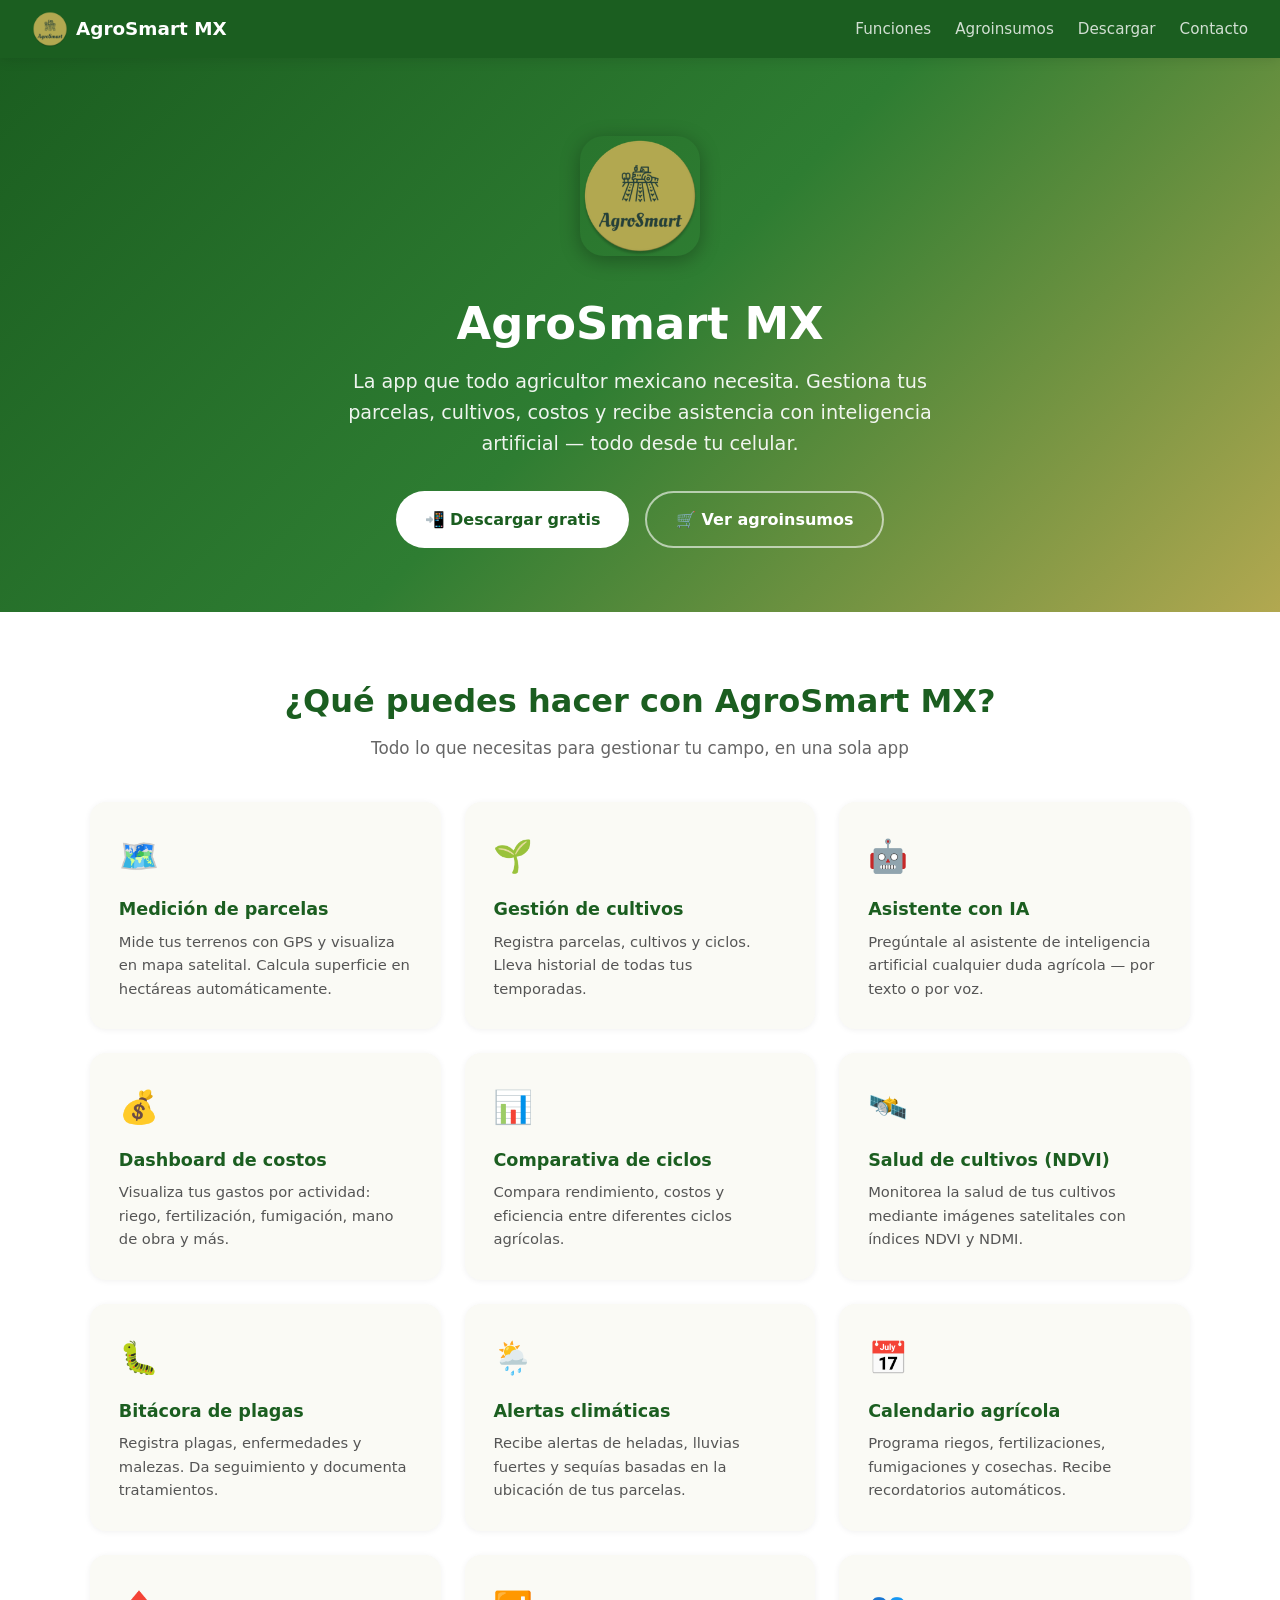
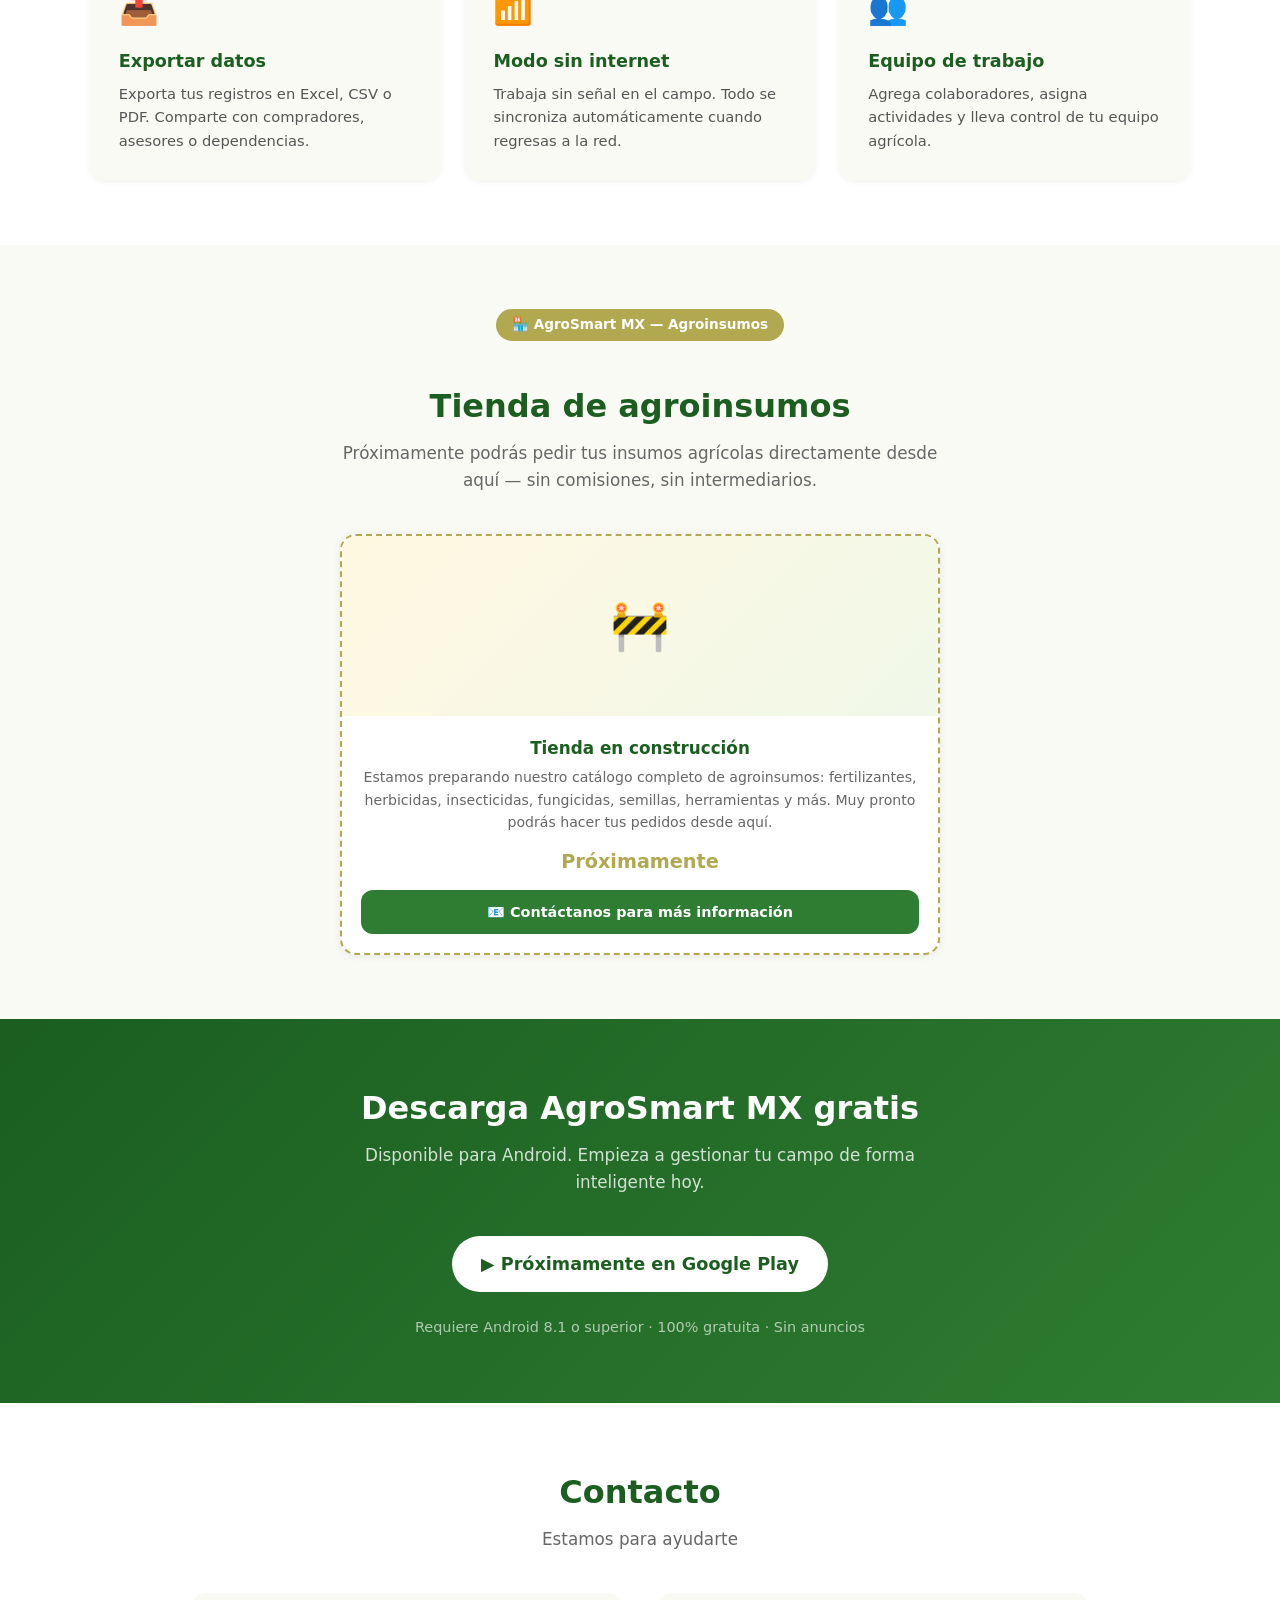
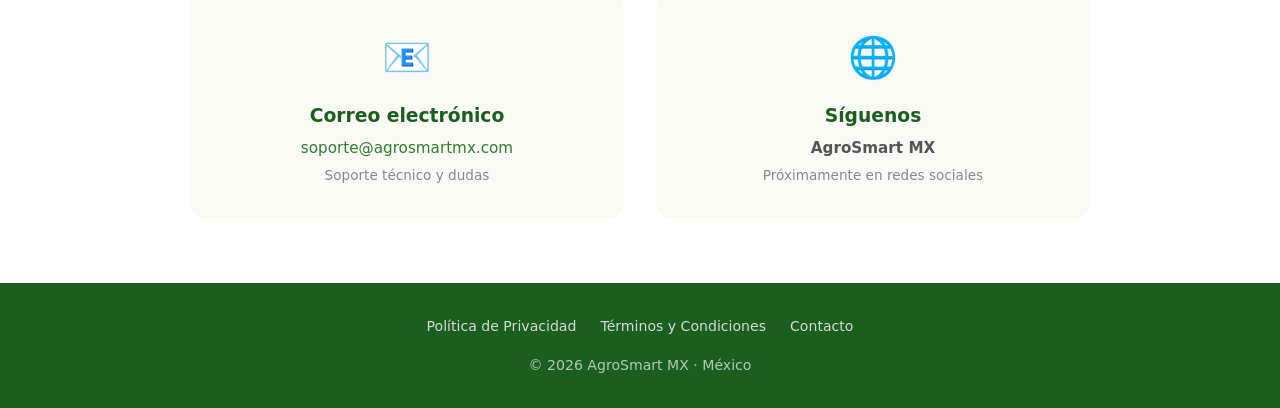
==== docs/index.html @ 7f2c3861 "Add docs site: landing, privacy & terms Add a complete docs/ site for GitHub Pages: new landing page" ====
<!DOCTYPE html>
<html lang="es">
<head>
    <meta charset="UTF-8">
    <meta name="viewport" content="width=device-width, initial-scale=1.0">
    <title>AgroSmart MX — Gestión agrícola inteligente</title>
    <meta name="description" content="Aplicación móvil para agricultores mexicanos. Gestiona parcelas, cultivos, costos y más con inteligencia artificial. Tienda de agroinsumos AgroSmart MX.">
    <meta name="theme-color" content="#2E7D32">
    <link rel="icon" type="image/webp" href="img/icon.webp">
    <!-- Open Graph -->
    <meta property="og:title" content="AgroSmart MX — Gestión agrícola inteligente">
    <meta property="og:description" content="App para agricultores mexicanos. Parcelas, cultivos, costos, IA y más.">
    <meta property="og:image" content="img/icon_round.webp">
    <meta property="og:type" content="website">
    <style>
        /* ===== RESET & BASE ===== */
        *, *::before, *::after { box-sizing: border-box; margin: 0; padding: 0; }
        html { scroll-behavior: smooth; }
        body {
            font-family: 'Segoe UI', system-ui, -apple-system, sans-serif;
            color: #333; line-height: 1.6; background: #fafaf5;
        }
        img { max-width: 100%; height: auto; }
        a { color: #2E7D32; text-decoration: none; }
        a:hover { text-decoration: underline; }

        /* ===== COLORS ===== */
        :root {
            --green-dark: #1B5E20;
            --green: #2E7D32;
            --green-light: #4CAF50;
            --olive: #B2A850;
            --cream: #fafaf5;
            --white: #ffffff;
            --shadow: 0 2px 12px rgba(0,0,0,.1);
        }

        /* ===== NAV ===== */
        nav {
            position: fixed; top: 0; width: 100%; z-index: 100;
            background: var(--green-dark); color: var(--white);
            display: flex; align-items: center; justify-content: space-between;
            padding: .7rem 2rem; box-shadow: var(--shadow);
        }
        nav .brand { display: flex; align-items: center; gap: .5rem; font-weight: 700; font-size: 1.15rem; }
        nav .brand img { width: 36px; height: 36px; border-radius: 8px; }
        nav ul { list-style: none; display: flex; gap: 1.5rem; }
        nav ul a { color: #ffffffcc; font-size: .95rem; transition: color .2s; }
        nav ul a:hover { color: #fff; text-decoration: none; }
        .hamburger { display: none; background: none; border: none; color: #fff; font-size: 1.5rem; cursor: pointer; }

        /* ===== HERO ===== */
        .hero {
            margin-top: 56px;
            background: linear-gradient(135deg, var(--green-dark) 0%, var(--green) 50%, var(--olive) 100%);
            color: var(--white); text-align: center;
            padding: 5rem 1.5rem 4rem;
        }
        .hero img { width: 120px; height: 120px; border-radius: 24px; box-shadow: 0 4px 20px rgba(0,0,0,.3); margin-bottom: 1.5rem; }
        .hero h1 { font-size: 2.8rem; margin-bottom: .5rem; }
        .hero p { font-size: 1.2rem; max-width: 600px; margin: 0 auto 2rem; opacity: .92; }
        .hero .cta-group { display: flex; gap: 1rem; justify-content: center; flex-wrap: wrap; }
        .btn {
            display: inline-flex; align-items: center; gap: .5rem;
            padding: .85rem 1.8rem; border-radius: 50px; font-weight: 600;
            font-size: 1rem; transition: transform .2s, box-shadow .2s;
            border: none; cursor: pointer; text-decoration: none;
        }
        .btn:hover { transform: translateY(-2px); box-shadow: 0 4px 16px rgba(0,0,0,.25); text-decoration: none; }
        .btn-white { background: #fff; color: var(--green-dark); }
        .btn-outline { background: transparent; color: #fff; border: 2px solid rgba(255,255,255,.6); }
        .btn-green { background: var(--green); color: #fff; }
        .btn-whatsapp { background: #25D366; color: #fff; }

        /* ===== SECTIONS ===== */
        section { padding: 4rem 1.5rem; }
        .section-title { text-align: center; margin-bottom: 2.5rem; }
        .section-title h2 { font-size: 2rem; color: var(--green-dark); margin-bottom: .5rem; }
        .section-title p { color: #666; font-size: 1.05rem; max-width: 600px; margin: 0 auto; }

        /* ===== FEATURES ===== */
        #funciones { background: var(--white); }
        .features-grid {
            display: grid; grid-template-columns: repeat(auto-fit, minmax(260px, 1fr));
            gap: 1.5rem; max-width: 1100px; margin: 0 auto;
        }
        .feature-card {
            background: var(--cream); border-radius: 16px; padding: 1.8rem;
            box-shadow: 0 1px 6px rgba(0,0,0,.06); transition: transform .2s;
        }
        .feature-card:hover { transform: translateY(-4px); box-shadow: var(--shadow); }
        .feature-card .icon { font-size: 2rem; margin-bottom: .8rem; }
        .feature-card h3 { font-size: 1.1rem; color: var(--green-dark); margin-bottom: .4rem; }
        .feature-card p { font-size: .92rem; color: #555; }

        /* ===== TIENDA ===== */
        #tienda { background: var(--cream); }
        .store-header { text-align: center; margin-bottom: 2rem; }
        .store-header .badge {
            display: inline-block; background: var(--olive); color: #fff;
            padding: .3rem 1rem; border-radius: 20px; font-size: .85rem; font-weight: 600; margin-bottom: .5rem;
        }
        .products-grid {
            display: grid; grid-template-columns: repeat(auto-fit, minmax(280px, 1fr));
            gap: 1.5rem; max-width: 1100px; margin: 0 auto;
        }
        .product-card {
            background: var(--white); border-radius: 16px; overflow: hidden;
            box-shadow: 0 1px 8px rgba(0,0,0,.08); transition: transform .2s;
            display: flex; flex-direction: column;
        }
        .product-card:hover { transform: translateY(-3px); box-shadow: var(--shadow); }
        .product-img {
            height: 180px; display: flex; align-items: center; justify-content: center;
            font-size: 4rem; background: linear-gradient(135deg, #e8f5e9, #f1f8e9);
        }
        .product-body { padding: 1.2rem; flex: 1; display: flex; flex-direction: column; }
        .product-body h3 { font-size: 1.05rem; color: var(--green-dark); margin-bottom: .3rem; }
        .product-body .desc { font-size: .88rem; color: #666; flex: 1; margin-bottom: .8rem; }
        .product-body .price { font-size: 1.2rem; font-weight: 700; color: var(--green); margin-bottom: .8rem; }
        .product-body .btn-whatsapp { width: 100%; justify-content: center; font-size: .9rem; padding: .65rem 1rem; border-radius: 12px; }

        /* ===== DESCARGA ===== */
        #descarga { background: linear-gradient(135deg, var(--green-dark), var(--green)); color: var(--white); text-align: center; }
        #descarga h2 { color: #fff; }
        #descarga p { color: #ffffffcc; }
        .download-badges { display: flex; gap: 1rem; justify-content: center; margin-top: 2rem; flex-wrap: wrap; }
        .download-badges img { height: 56px; }

        /* ===== CONTACTO ===== */
        #contacto { background: var(--white); }
        .contact-grid {
            display: grid; grid-template-columns: repeat(auto-fit, minmax(280px, 1fr));
            gap: 2rem; max-width: 900px; margin: 0 auto;
        }
        .contact-card {
            text-align: center; padding: 2rem; border-radius: 16px; background: var(--cream);
        }
        .contact-card .icon { font-size: 2.5rem; margin-bottom: .8rem; }
        .contact-card h3 { color: var(--green-dark); margin-bottom: .3rem; }
        .contact-card p { color: #555; font-size: .95rem; }

        /* ===== FOOTER ===== */
        footer {
            background: var(--green-dark); color: #ffffffaa; text-align: center;
            padding: 2rem 1.5rem; font-size: .88rem;
        }
        footer a { color: #ffffffcc; }
        footer .links { display: flex; gap: 1.5rem; justify-content: center; margin-bottom: 1rem; flex-wrap: wrap; }

        /* ===== RESPONSIVE ===== */
        @media (max-width: 768px) {
            nav ul { display: none; flex-direction: column; position: absolute; top: 56px; left: 0; width: 100%; background: var(--green-dark); padding: 1rem 2rem; gap: .8rem; }
            nav ul.open { display: flex; }
            .hamburger { display: block; }
            .hero h1 { font-size: 2rem; }
            .hero p { font-size: 1rem; }
            section { padding: 3rem 1rem; }
        }
    </style>
</head>
<body>

<!-- NAV -->
<nav>
    <div class="brand">
        <img src="img/icon_round.webp" alt="AgroSmart MX" width="36" height="36">
        AgroSmart MX
    </div>
    <button class="hamburger" onclick="document.getElementById('navLinks').classList.toggle('open')" aria-label="Menú">☰</button>
    <ul id="navLinks">
        <li><a href="#funciones">Funciones</a></li>
        <li><a href="#tienda">Agroinsumos</a></li>
        <li><a href="#descarga">Descargar</a></li>
        <li><a href="#contacto">Contacto</a></li>
    </ul>
</nav>

<!-- HERO -->
<section class="hero">
    <img src="img/icon_round.webp" alt="AgroSmart MX" width="120" height="120">
    <h1>AgroSmart MX</h1>
    <p>La app que todo agricultor mexicano necesita. Gestiona tus parcelas, cultivos, costos y recibe asistencia con inteligencia artificial — todo desde tu celular.</p>
    <div class="cta-group">
        <a href="#descarga" class="btn btn-white">📲 Descargar gratis</a>
        <a href="#tienda" class="btn btn-outline">🛒 Ver agroinsumos</a>
    </div>
</section>

<!-- FUNCIONES -->
<section id="funciones">
    <div class="section-title">
        <h2>¿Qué puedes hacer con AgroSmart MX?</h2>
        <p>Todo lo que necesitas para gestionar tu campo, en una sola app</p>
    </div>
    <div class="features-grid">
        <div class="feature-card">
            <div class="icon">🗺️</div>
            <h3>Medición de parcelas</h3>
            <p>Mide tus terrenos con GPS y visualiza en mapa satelital. Calcula superficie en hectáreas automáticamente.</p>
        </div>
        <div class="feature-card">
            <div class="icon">🌱</div>
            <h3>Gestión de cultivos</h3>
            <p>Registra parcelas, cultivos y ciclos. Lleva historial de todas tus temporadas.</p>
        </div>
        <div class="feature-card">
            <div class="icon">🤖</div>
            <h3>Asistente con IA</h3>
            <p>Pregúntale al asistente de inteligencia artificial cualquier duda agrícola — por texto o por voz.</p>
        </div>
        <div class="feature-card">
            <div class="icon">💰</div>
            <h3>Dashboard de costos</h3>
            <p>Visualiza tus gastos por actividad: riego, fertilización, fumigación, mano de obra y más.</p>
        </div>
        <div class="feature-card">
            <div class="icon">📊</div>
            <h3>Comparativa de ciclos</h3>
            <p>Compara rendimiento, costos y eficiencia entre diferentes ciclos agrícolas.</p>
        </div>
        <div class="feature-card">
            <div class="icon">🛰️</div>
            <h3>Salud de cultivos (NDVI)</h3>
            <p>Monitorea la salud de tus cultivos mediante imágenes satelitales con índices NDVI y NDMI.</p>
        </div>
        <div class="feature-card">
            <div class="icon">🐛</div>
            <h3>Bitácora de plagas</h3>
            <p>Registra plagas, enfermedades y malezas. Da seguimiento y documenta tratamientos.</p>
        </div>
        <div class="feature-card">
            <div class="icon">🌦️</div>
            <h3>Alertas climáticas</h3>
            <p>Recibe alertas de heladas, lluvias fuertes y sequías basadas en la ubicación de tus parcelas.</p>
        </div>
        <div class="feature-card">
            <div class="icon">📅</div>
            <h3>Calendario agrícola</h3>
            <p>Programa riegos, fertilizaciones, fumigaciones y cosechas. Recibe recordatorios automáticos.</p>
        </div>
        <div class="feature-card">
            <div class="icon">📤</div>
            <h3>Exportar datos</h3>
            <p>Exporta tus registros en Excel, CSV o PDF. Comparte con compradores, asesores o dependencias.</p>
        </div>
        <div class="feature-card">
            <div class="icon">📶</div>
            <h3>Modo sin internet</h3>
            <p>Trabaja sin señal en el campo. Todo se sincroniza automáticamente cuando regresas a la red.</p>
        </div>
        <div class="feature-card">
            <div class="icon">👥</div>
            <h3>Equipo de trabajo</h3>
            <p>Agrega colaboradores, asigna actividades y lleva control de tu equipo agrícola.</p>
        </div>
    </div>
</section>

<!-- TIENDA -->
<section id="tienda">
    <div class="section-title">
        <div class="store-header">
            <span class="badge">🏪 AgroSmart MX — Agroinsumos</span>
        </div>
        <h2>Tienda de agroinsumos</h2>
        <p>Próximamente podrás pedir tus insumos agrícolas directamente desde aquí — sin comisiones, sin intermediarios.</p>
    </div>
    <div class="products-grid">

        <div class="product-card" style="border: 2px dashed var(--olive); grid-column: 1 / -1; max-width: 600px; margin: 0 auto;">
            <div class="product-img" style="background: linear-gradient(135deg, #fff8e1, #f1f8e9); font-size: 3rem;">🚧</div>
            <div class="product-body" style="text-align: center;">
                <h3>Tienda en construcción</h3>
                <p class="desc">Estamos preparando nuestro catálogo completo de agroinsumos: fertilizantes, herbicidas, insecticidas, fungicidas, semillas, herramientas y más. Muy pronto podrás hacer tus pedidos desde aquí.</p>
                <div class="price" style="color: var(--olive);">Próximamente</div>
                <a href="mailto:soporte@agrosmartmx.com" class="btn btn-green" style="width: 100%; justify-content: center; font-size: .9rem; padding: .65rem 1rem; border-radius: 12px;">📧 Contáctanos para más información</a>
            </div>
        </div>

    </div>
</section>

<!-- DESCARGA -->
<section id="descarga">
    <div class="section-title">
        <h2>Descarga AgroSmart MX gratis</h2>
        <p>Disponible para Android. Empieza a gestionar tu campo de forma inteligente hoy.</p>
    </div>
    <div class="download-badges">
        <!-- Reemplazar con tu link real de Play Store cuando esté publicada -->
        <a href="#" class="btn btn-white" style="font-size: 1.1rem;">
            ▶️ Próximamente en Google Play
        </a>
    </div>
    <p style="margin-top: 1.5rem; font-size: .9rem; opacity: .8;">Requiere Android 8.1 o superior · 100% gratuita · Sin anuncios</p>
</section>

<!-- CONTACTO -->
<section id="contacto">
    <div class="section-title">
        <h2>Contacto</h2>
        <p>Estamos para ayudarte</p>
    </div>
    <div class="contact-grid">
        <div class="contact-card">
            <div class="icon">📧</div>
            <h3>Correo electrónico</h3>
            <p><a href="mailto:soporte@agrosmartmx.com">soporte@agrosmartmx.com</a></p>
            <p style="font-size:.85rem; color: #888; margin-top: .3rem;">Soporte técnico y dudas</p>
        </div>
        <div class="contact-card">
            <div class="icon">🌐</div>
            <h3>Síguenos</h3>
            <p><strong>AgroSmart MX</strong></p>
            <p style="font-size:.85rem; color: #888; margin-top: .3rem;">Próximamente en redes sociales</p>
        </div>
    </div>
</section>

<!-- FOOTER -->
<footer>
    <div class="links">
        <a href="privacidad.html">Política de Privacidad</a>
        <a href="terminos.html">Términos y Condiciones</a>
        <a href="#contacto">Contacto</a>
    </div>
    <p>&copy; 2026 AgroSmart MX · México</p>
</footer>

<script>
    // Close mobile menu on link click
    document.querySelectorAll('#navLinks a').forEach(link => {
        link.addEventListener('click', () => {
            document.getElementById('navLinks').classList.remove('open');
        });
    });
</script>

</body>
</html>
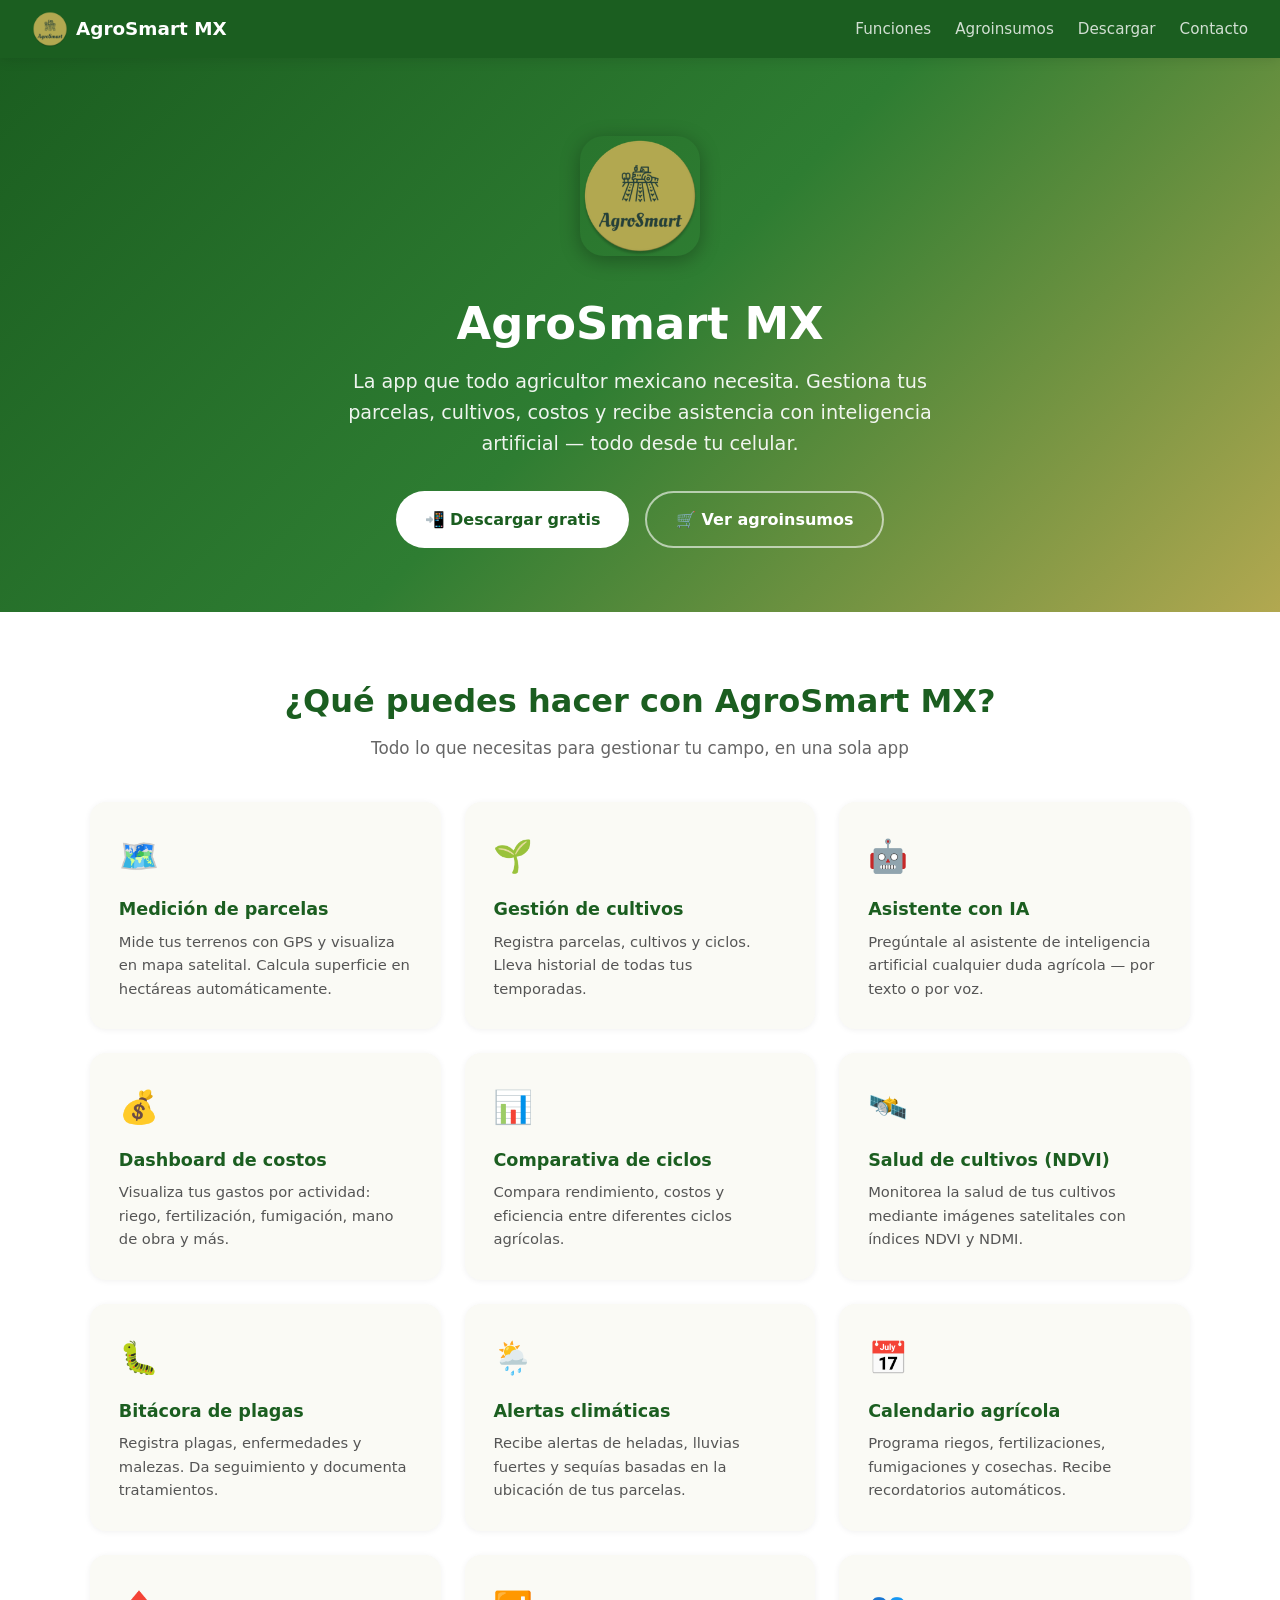
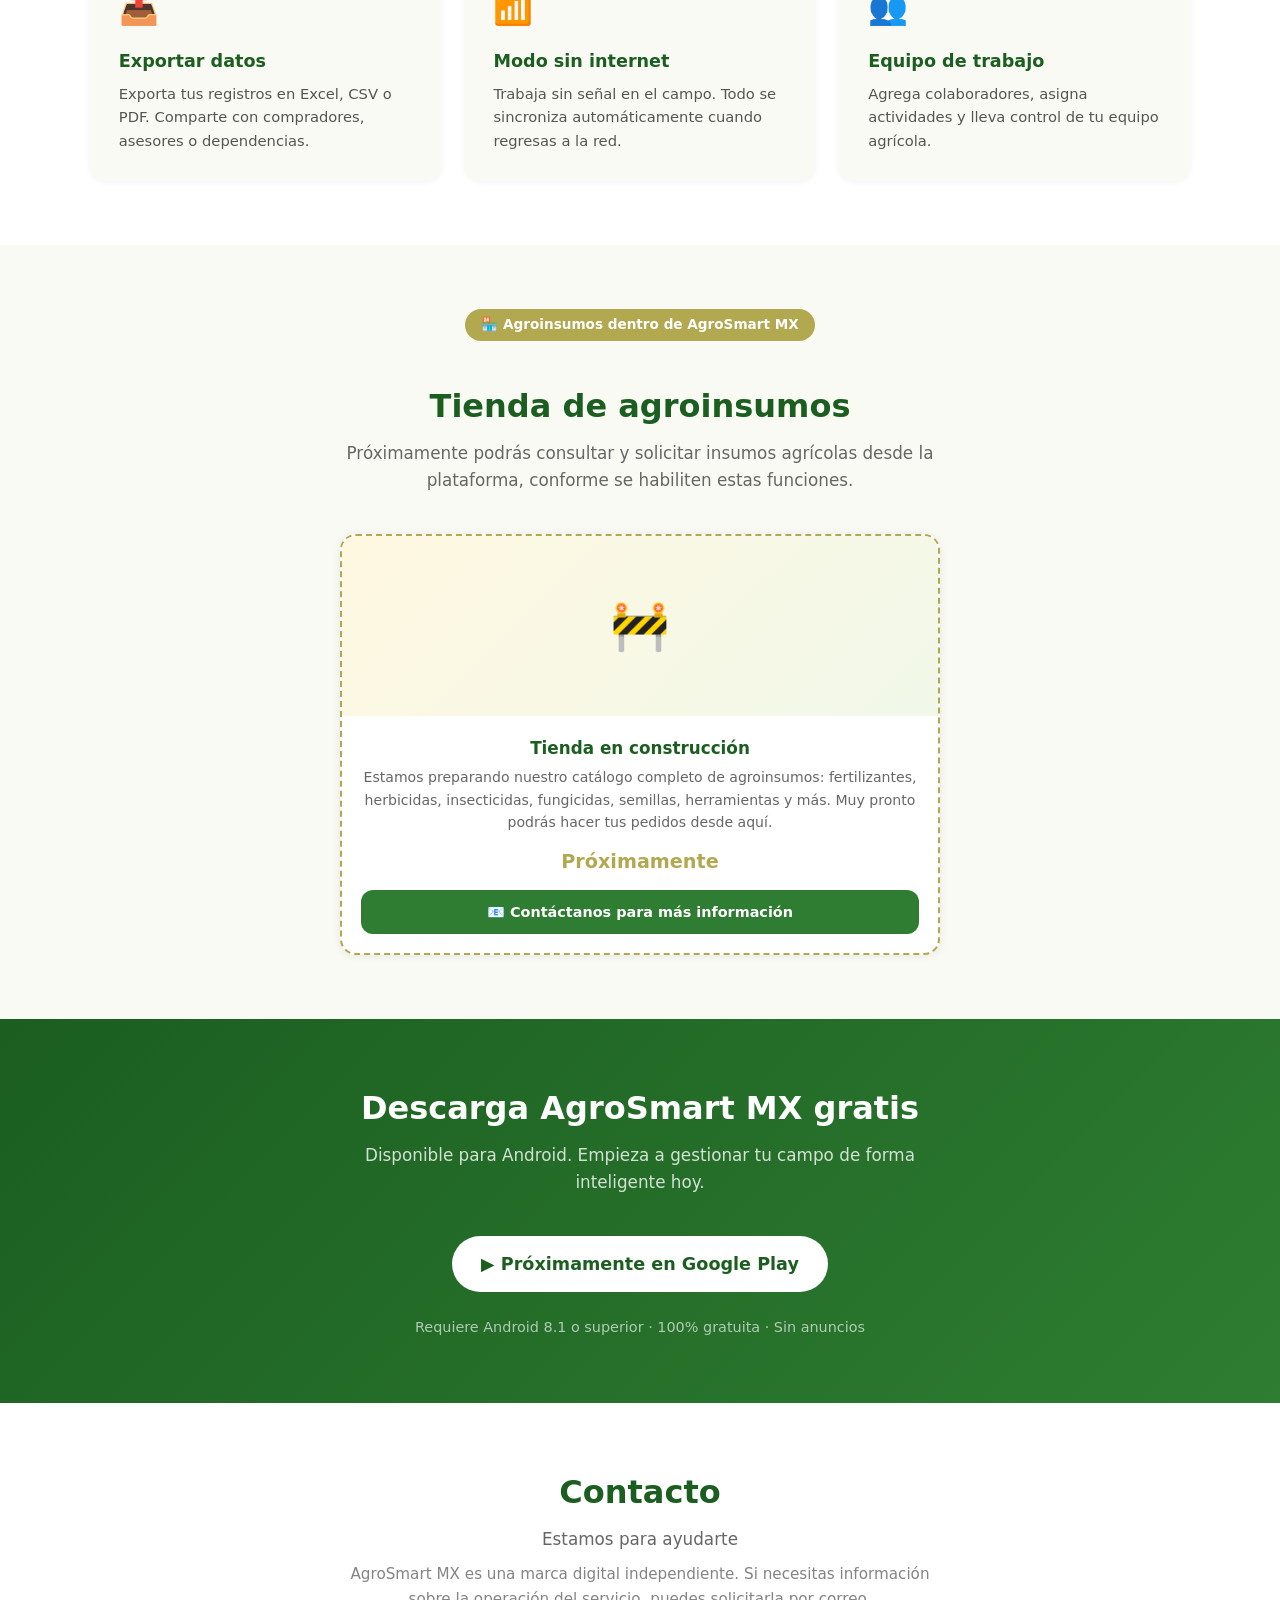
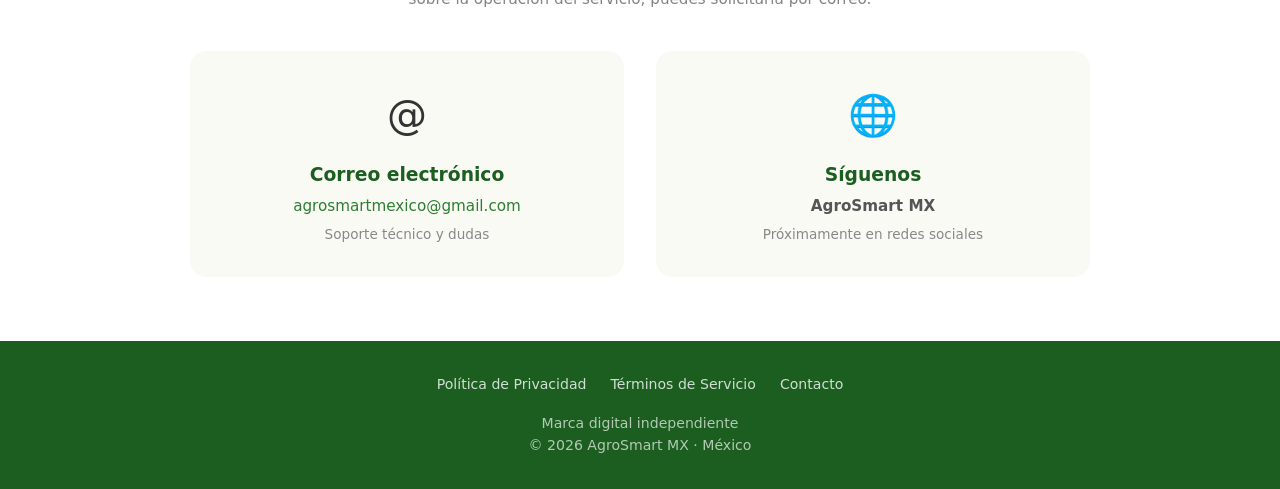
==== commit d76b4893: "Update" ====
--- a/docs/index.html
+++ b/docs/index.html
@@ -4,7 +4,7 @@
     <meta charset="UTF-8">
     <meta name="viewport" content="width=device-width, initial-scale=1.0">
     <title>AgroSmart MX — Gestión agrícola inteligente</title>
-    <meta name="description" content="Aplicación móvil para agricultores mexicanos. Gestiona parcelas, cultivos, costos y más con inteligencia artificial. Tienda de agroinsumos AgroSmart MX.">
+    <meta name="description" content="Aplicación móvil para agricultores mexicanos. Gestiona parcelas, cultivos, costos y más con inteligencia artificial. AgroSmart MX es una marca digital independiente.">
     <meta name="theme-color" content="#2E7D32">
     <link rel="icon" type="image/webp" href="img/icon.webp">
     <!-- Open Graph -->
@@ -261,10 +261,10 @@
 <section id="tienda">
     <div class="section-title">
         <div class="store-header">
-            <span class="badge">🏪 AgroSmart MX — Agroinsumos</span>
+            <span class="badge">🏪 Agroinsumos dentro de AgroSmart MX</span>
         </div>
         <h2>Tienda de agroinsumos</h2>
-        <p>Próximamente podrás pedir tus insumos agrícolas directamente desde aquí — sin comisiones, sin intermediarios.</p>
+        <p>Próximamente podrás consultar y solicitar insumos agrícolas desde la plataforma, conforme se habiliten estas funciones.</p>
     </div>
     <div class="products-grid">
 
@@ -274,7 +274,7 @@
                 <h3>Tienda en construcción</h3>
                 <p class="desc">Estamos preparando nuestro catálogo completo de agroinsumos: fertilizantes, herbicidas, insecticidas, fungicidas, semillas, herramientas y más. Muy pronto podrás hacer tus pedidos desde aquí.</p>
                 <div class="price" style="color: var(--olive);">Próximamente</div>
-                <a href="mailto:soporte@agrosmartmx.com" class="btn btn-green" style="width: 100%; justify-content: center; font-size: .9rem; padding: .65rem 1rem; border-radius: 12px;">📧 Contáctanos para más información</a>
+                <a href="mailto:agrosmartmexico@gmail.com" class="btn btn-green" style="width: 100%; justify-content: center; font-size: .9rem; padding: .65rem 1rem; border-radius: 12px;">📧 Contáctanos para más información</a>
             </div>
         </div>
 
@@ -301,12 +301,13 @@
     <div class="section-title">
         <h2>Contacto</h2>
         <p>Estamos para ayudarte</p>
+        <p style="margin-top: .6rem; font-size: .95rem; opacity: .8;">AgroSmart MX es una marca digital independiente. Si necesitas información sobre la operación del servicio, puedes solicitarla por correo.</p>
     </div>
     <div class="contact-grid">
         <div class="contact-card">
-            <div class="icon">📧</div>
+            <div class="icon">@</div>
             <h3>Correo electrónico</h3>
-            <p><a href="mailto:soporte@agrosmartmx.com">soporte@agrosmartmx.com</a></p>
+            <p><a href="mailto:agrosmartmexico@gmail.com">agrosmartmexico@gmail.com</a></p>
             <p style="font-size:.85rem; color: #888; margin-top: .3rem;">Soporte técnico y dudas</p>
         </div>
         <div class="contact-card">
@@ -322,9 +323,10 @@
 <footer>
     <div class="links">
         <a href="privacidad.html">Política de Privacidad</a>
-        <a href="terminos.html">Términos y Condiciones</a>
+        <a href="terminos.html">Términos de Servicio</a>
         <a href="#contacto">Contacto</a>
     </div>
+    <p style="margin-top: .75rem;">Marca digital independiente</p>
     <p>&copy; 2026 AgroSmart MX · México</p>
 </footer>
 
